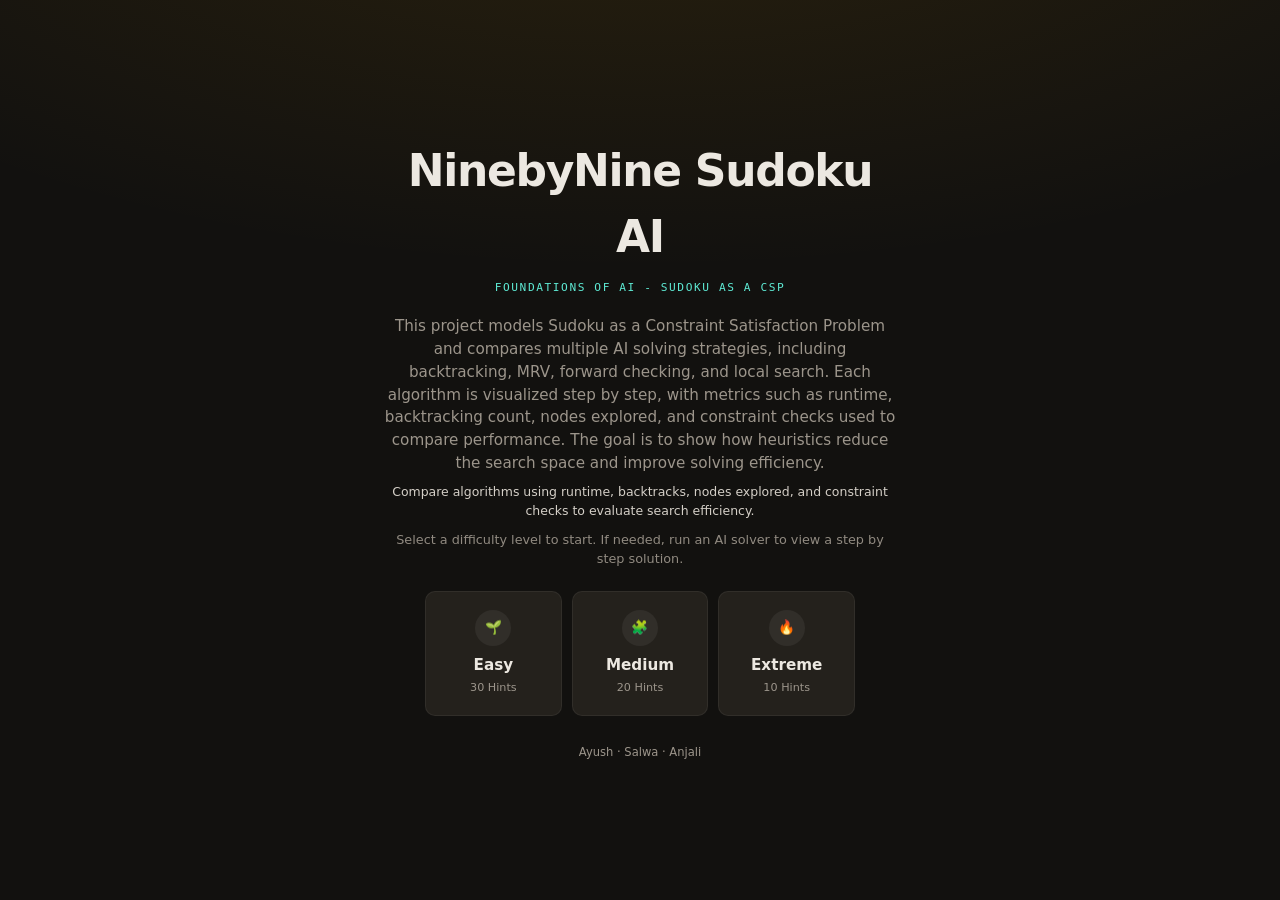
==== docs/index.html @ e3d3a099 "Merge branch 'AyushMiharia:main' into main" ====
<!-- Home screen: project overview and difficulty selection -->

<!DOCTYPE html>
<html lang="en">
<head>
    <meta charset="UTF-8">
    <meta name="viewport" content="width=device-width, initial-scale=1.0">
    <title>NinebyNine Sudoku AI· CS 5100</title>
    <link rel="stylesheet" href="style.css">
</head>
<body>
    <div id="home-screen" class="screen active">
        <div class="home-wrap">
            <h1 class="logo">NinebyNine Sudoku AI</span></h1>
            <p class="subtitle">Foundations of AI - Sudoku as a CSP</p>
            <p class="desc">
                This project models Sudoku as a Constraint Satisfaction Problem and compares multiple AI solving strategies, including backtracking, MRV, forward checking, and local search. Each algorithm is visualized step by step, with metrics such as runtime, backtracking count, nodes explored, and constraint checks used to compare performance. The goal is to show how heuristics reduce the search space and improve solving efficiency.
            </p>
            <p class="desc-note">
                Compare algorithms using runtime, backtracks, nodes explored, and constraint checks to evaluate search efficiency.
            </p>
            <p class="desc-bio">
                Select a difficulty level to start. If needed, run an AI solver to view a step by step solution.
            </p>
            <div class="diff-grid">
                <a href="play.html?diff=easy" class="diff-card">
                    <div class="diff-icon">🌱</div>
                    <div class="diff-name">Easy</div>
                    <div class="diff-clue">30 Hints</div>
                </a>
                <a href="play.html?diff=medium" class="diff-card">
                    <div class="diff-icon">🧩</div>
                    <div class="diff-name">Medium</div>
                    <div class="diff-clue">20 Hints</div>
                </a>
                <a href="play.html?diff=hard" class="diff-card">
                    <div class="diff-icon">🔥</div>
                    <div class="diff-name">Extreme</div>
                    <div class="diff-clue">10 Hints</div>
                </a>
            </div>
            <p class="credits">Ayush · Salwa · Anjali</p>
        </div>
    </div>

    <script src="app.js"></script>
</body>
</html>
---- docs/style.css ----
/*
  Styles for the app
  Includes:
  - Home/Landing screen
  - Puzzle play screen
  - Solver results and replay controls
*/

:root {
  /* A better darker theme instead of the purple */
  --bg: #12110f;
  --bg-elevated: #1c1a17;
  --bg-card: #24211c;
  --border-subtle: rgba(255, 255, 255, 0.06);
  --border-strong: rgba(255, 255, 255, 0.12);
  --text: #ece8e1;
  --text-muted: #9c958b;
  --accent: #e3a008;
  --accent-soft: rgba(227, 160, 8, 0.15);
  --accent2: #5eead4;
  --accent2-soft: rgba(94, 234, 212, 0.12);
  --danger: #f87171;
  --danger-soft: rgba(248, 113, 113, 0.12);
  --font-sans: ui-sans-serif, system-ui, -apple-system, "Segoe UI", Roboto, sans-serif;
  --font-mono: ui-monospace, "Cascadia Code", "Consolas", monospace;
  --radius: 10px;
  --radius-sm: 7px;
}

*,
*::before,
*::after {
  box-sizing: border-box;
  margin: 0;
  padding: 0;
}

body {
  font-family: var(--font-sans);
  background: var(--bg);
  color: var(--text);
  min-height: 100vh;
  line-height: 1.5;
}

.screen {
  display: none;
}
.screen.active {
  display: block;
}
.hidden {
  display: none !important;
}

/* --- home --- */
#home-screen {
  min-height: 100vh;
  display: flex;
  align-items: center;
  justify-content: center;
  padding: 24px;
  background:
    radial-gradient(ellipse 80% 50% at 50% -20%, rgba(227, 160, 8, 0.12), transparent),
    var(--bg);
}

.home-wrap {
  text-align: center;
  max-width: 520px;
}

.logo {
  font-size: clamp(2rem, 6vw, 2.75rem);
  font-weight: 800;
  letter-spacing: -0.03em;
  color: var(--text);
}
.logo span {
  color: var(--accent);
  font-weight: 700;
}

.subtitle {
  font-family: var(--font-mono);
  font-size: 0.7rem;
  text-transform: uppercase;
  letter-spacing: 0.14em;
  color: var(--accent2);
  margin-top: 10px;
}

.desc {
  color: var(--text-muted);
  font-size: 0.95rem;
  margin: 18px auto 8px;
  max-width: 34rem;
}

.desc-bio {
  color: var(--text-muted);
  font-size: 0.8rem;
  margin: 0 auto 22px;
  max-width: 32rem;
  opacity: 0.92;
}

.desc-note {
  color: #d4cfc7;
  font-size: 0.78rem;
  margin: 8px auto 10px;
  max-width: 34rem;
}

.diff-grid {
  display: grid;
  grid-template-columns: repeat(2, 1fr);
  gap: 10px;
  max-width: 360px;
  margin: 0 auto;
}

@media (min-width: 520px) {
  .diff-grid {
    grid-template-columns: repeat(3, minmax(110px, 1fr));
    max-width: 430px;
  }
}

.diff-card {
  display: block;
  padding: 18px 10px;
  border-radius: var(--radius);
  border: 1px solid var(--border-subtle);
  background: var(--bg-card);
  color: inherit;
  text-decoration: none;
  cursor: pointer;
  transition: border-color 0.15s, transform 0.15s, background 0.15s;
  -webkit-tap-highlight-color: transparent;
}
.diff-card:hover {
  border-color: var(--accent-soft);
  background: var(--bg-elevated);
  transform: translateY(-2px);
}

.diff-icon {
  width: 36px;
  height: 36px;
  margin: 0 auto 8px;
  border-radius: 999px;
  display: flex;
  align-items: center;
  justify-content: center;
  font-weight: 800;
  font-size: 0.85rem;
  font-family: var(--font-mono);
  background: var(--border-subtle);
  color: var(--text);
}
.diff-icon--e { background: var(--accent2-soft); color: var(--accent2); }
.diff-icon--m { background: var(--accent-soft); color: var(--accent); }
.diff-icon--h { background: rgba(248, 113, 113, 0.15); color: #fca5a5; }
.diff-icon--x { background: rgba(167, 139, 250, 0.15); color: #c4b5fd; }

.diff-name {
  font-weight: 700;
  font-size: 0.95rem;
}
.diff-clue {
  font-size: 0.7rem;
  color: var(--text-muted);
  margin-top: 4px;
}

.credits {
  margin-top: 28px;
  font-size: 0.72rem;
  color: var(--text-muted);
}

/* --- play chrome --- */
.top-bar {
  display: flex;
  justify-content: space-between;
  align-items: center;
  margin-bottom: 14px;
  padding: 0 2px;
}

.btn-ghost {
  background: transparent;
  border: 1px solid var(--border-subtle);
  border-radius: var(--radius-sm);
  color: var(--text-muted);
  padding: 8px 14px;
  cursor: pointer;
  font-size: 0.82rem;
  font-family: inherit;
  transition: background 0.12s, color 0.12s, border-color 0.12s;
}
.btn-ghost:hover {
  background: var(--border-subtle);
  color: var(--text);
  border-color: var(--border-strong);
}

.top-info {
  display: flex;
  align-items: center;
  gap: 12px;
}

.badge {
  padding: 4px 11px;
  border-radius: 999px;
  font-size: 0.65rem;
  font-weight: 700;
  letter-spacing: 0.08em;
  background: var(--accent-soft);
  color: var(--accent);
  border: 1px solid rgba(227, 160, 8, 0.35);
}

.timer {
  font-family: var(--font-mono);
  font-size: 1.25rem;
  font-weight: 700;
  letter-spacing: 0.06em;
  color: var(--text);
}

.small-text {
  font-size: 0.75rem;
  color: var(--text-muted);
}

.win-banner {
  text-align: center;
  padding: 10px 12px;
  border-radius: var(--radius-sm);
  margin-bottom: 12px;
  font-weight: 600;
  font-size: 0.9rem;
  background: var(--accent2-soft);
  border: 1px solid rgba(94, 234, 212, 0.25);
  color: var(--accent2);
}

#play-screen {
  max-width: 880px;
  margin: 0 auto;
  padding: 16px 18px 32px;
}

.play-row {
  display: flex;
  gap: 24px;
  justify-content: center;
  align-items: flex-start;
  flex-wrap: wrap;
}

.board-col {
  display: flex;
  flex-direction: column;
  align-items: center;
}

.side-col {
  width: 270px;
  min-width: 220px;
}
.side-col h3 {
  font-size: 1rem;
  font-weight: 700;
  margin-bottom: 8px;
  color: var(--text);
}
.side-col p {
  color: var(--text-muted);
  font-size: 0.82rem;
  line-height: 1.55;
  padding: 3px 0;
}

.dev-note {
  font-size: 0.72rem;
  color: var(--text-muted);
  opacity: 0.85;
  border-left: 2px solid var(--border-strong);
  padding-left: 10px;
  margin-top: 10px;
}

/* --- grid --- */
.board {
  display: inline-grid;
  grid-template-columns: repeat(9, 44px);
  grid-template-rows: repeat(9, 44px);
  background: #0d0c0b;
  border-radius: var(--radius);
  border: 2px solid var(--border-strong);
  overflow: hidden;
}

.cell {
  width: 44px;
  height: 44px;
  display: flex;
  align-items: center;
  justify-content: center;
  font-family: var(--font-mono);
  font-size: 1rem;
  cursor: pointer;
  user-select: none;
  transition: background 0.08s;
  border-right: 1px solid rgba(255, 255, 255, 0.04);
  border-bottom: 1px solid rgba(255, 255, 255, 0.04);
}
.cell.br {
  border-right: 2px solid rgba(255, 255, 255, 0.14);
}
.cell.bb {
  border-bottom: 2px solid rgba(255, 255, 255, 0.14);
}
.cell.original {
  color: #d6d0c8;
  font-weight: 700;
  cursor: default;
}
.cell.user-val {
  color: var(--accent);
  font-weight: 600;
}
.cell.selected {
  background: var(--accent-soft);
}
.cell.highlight {
  background: rgba(255, 255, 255, 0.03);
}
.cell.same-val {
  background: rgba(227, 160, 8, 0.08);
}
.cell.error {
  color: var(--danger) !important;
  background: var(--danger-soft) !important;
}
.cell.hint-glow {
  background: rgba(251, 191, 36, 0.2);
  animation: pulse 0.85s ease infinite;
}
.cell.hint-pop {
  color: #fcd34d !important;
  animation: pop 0.35s ease;
}
.cell.solved-cell {
  color: var(--accent2);
  font-weight: 600;
}

@keyframes pulse {
  0%,
  100% {
    box-shadow: inset 0 0 6px rgba(251, 191, 36, 0.12);
  }
  50% {
    box-shadow: inset 0 0 12px rgba(251, 191, 36, 0.22);
  }
}

@keyframes pop {
  0% {
    transform: scale(0.85);
    opacity: 0.5;
  }
  50% {
    transform: scale(1.08);
  }
  100% {
    transform: scale(1);
    opacity: 1;
  }
}

.numpad {
  display: grid;
  grid-template-columns: repeat(9, 1fr);
  gap: 5px;
  margin-top: 12px;
  width: 100%;
  max-width: calc(9 * 44px + 8 * 5px);
}

.num-btn {
  padding: 9px 0;
  border-radius: var(--radius-sm);
  border: 1px solid var(--border-subtle);
  background: var(--bg-elevated);
  color: var(--accent2);
  font-size: 0.95rem;
  font-weight: 700;
  font-family: var(--font-mono);
  cursor: pointer;
  transition: background 0.1s, border-color 0.1s;
}
.num-btn:hover {
  background: var(--bg-card);
  border-color: var(--border-strong);
}
.num-btn.done {
  opacity: 0.25;
  cursor: default;
}

.actions {
  display: flex;
  gap: 8px;
  margin-top: 10px;
  width: 100%;
  max-width: calc(9 * 44px + 8 * 5px);
}

.act-btn {
  flex: 1;
  padding: 9px 8px;
  border-radius: var(--radius-sm);
  border: 1px solid var(--border-subtle);
  background: transparent;
  color: var(--text-muted);
  font-size: 0.72rem;
  font-weight: 600;
  font-family: inherit;
  cursor: pointer;
  transition: background 0.1s, color 0.1s;
}
.act-btn:hover {
  background: var(--border-subtle);
  color: var(--text);
}
.hint-btn {
  border-color: rgba(251, 191, 36, 0.25);
  color: #fcd34d;
}
.ai-btn.on {
  background: var(--accent-soft);
  border-color: rgba(227, 160, 8, 0.45);
  color: var(--accent);
}

.box {
  margin-top: 12px;
  padding: 10px 12px;
  border-radius: var(--radius-sm);
  font-size: 0.78rem;
  color: var(--text-muted);
  line-height: 1.55;
}
.rules-box {
  background: rgba(255, 255, 255, 0.03);
}
.stats-box {
  background: var(--accent2-soft);
}
.box-label {
  font-size: 0.62rem;
  font-weight: 700;
  letter-spacing: 0.1em;
  margin-bottom: 4px;
  color: var(--text-muted);
}
.rules-box .box-label {
  color: var(--accent2);
}
.stats-box .box-label {
  color: var(--accent2);
}

.ai-sub {
  font-size: 0.72rem;
  color: var(--text-muted);
  margin-bottom: 10px;
}

.algo-btn {
  display: flex;
  align-items: center;
  width: 100%;
  padding: 10px 12px;
  border-radius: var(--radius-sm);
  border: 1px solid var(--border-subtle);
  background: var(--bg-card);
  cursor: pointer;
  margin-bottom: 7px;
  font-family: inherit;
  color: inherit;
  gap: 10px;
  text-align: left;
  transition: border-color 0.12s, background 0.12s;
}
.algo-btn:hover {
  border-color: var(--border-strong);
  background: var(--bg-elevated);
}

.algo-ic {
  font-size: 0.72rem;
  font-weight: 800;
  font-family: var(--font-mono);
  flex-shrink: 0;
  width: 2rem;
  color: var(--accent);
}
.algo-nm {
  font-weight: 700;
  font-size: 0.82rem;
}
.algo-tg {
  font-size: 0.68rem;
  color: var(--text-muted);
  margin-top: 2px;
}
.algo-ar {
  margin-left: auto;
  color: var(--text-muted);
  font-size: 0.85rem;
}

/* results screen */
#result-screen {
  max-width: 960px;
  margin: 0 auto;
  padding: 16px 20px 40px;
}

.res-top {
  display: flex;
  gap: 8px;
  margin-bottom: 14px;
}

.res-title {
  display: flex;
  align-items: center;
  gap: 12px;
  margin-bottom: 16px;
}
.res-title span {
  font-size: 1.75rem;
  font-weight: 800;
  font-family: var(--font-mono);
  color: var(--accent);
}
.res-title h1 {
  font-size: 1.35rem;
  font-weight: 800;
}
.res-tag {
  color: var(--accent2);
  font-size: 0.8rem;
  font-weight: 600;
  margin-top: 2px;
}

.res-row {
  display: flex;
  gap: 22px;
  flex-wrap: wrap;
}

.res-left {
  flex: 1;
  min-width: 260px;
}
.res-right {
  width: 340px;
  min-width: 280px;
}
.res-right h3 {
  font-size: 0.85rem;
  font-weight: 700;
  margin-bottom: 8px;
}

.card {
  background: var(--bg-card);
  border: 1px solid var(--border-subtle);
  border-radius: var(--radius);
  padding: 14px 16px;
  margin-bottom: 10px;
}
.card h3 {
  font-size: 0.85rem;
  font-weight: 700;
  margin-bottom: 6px;
}
.card p {
  color: #d4cfc7;
  font-size: 0.84rem;
  line-height: 1.55;
}

.res-note {
  color: var(--text-muted);
  font-size: 0.74rem;
  line-height: 1.45;
  margin-bottom: 8px;
}

.replay-btn {
  margin-top: 10px;
  width: fit-content;
}

.replay-actions {
  display: flex;
  gap: 8px;
  flex-wrap: wrap;
}

.met-grid {
  display: grid;
  grid-template-columns: 1fr 1fr;
  gap: 8px;
}

.met-card {
  background: var(--bg);
  border: 1px solid var(--border-subtle);
  border-radius: var(--radius-sm);
  padding: 8px 10px;
}

.met-label {
  font-size: 0.58rem;
  font-weight: 700;
  text-transform: uppercase;
  letter-spacing: 0.08em;
  color: var(--text-muted);
}

.met-val {
  font-size: 1rem;
  font-weight: 800;
  font-family: var(--font-mono);
  margin-top: 2px;
}

.sm-board {
  grid-template-columns: repeat(9, 32px) !important;
  grid-template-rows: repeat(9, 32px) !important;
}
.sm-board .cell {
  width: 32px !important;
  height: 32px !important;
  font-size: 0.78rem !important;
}
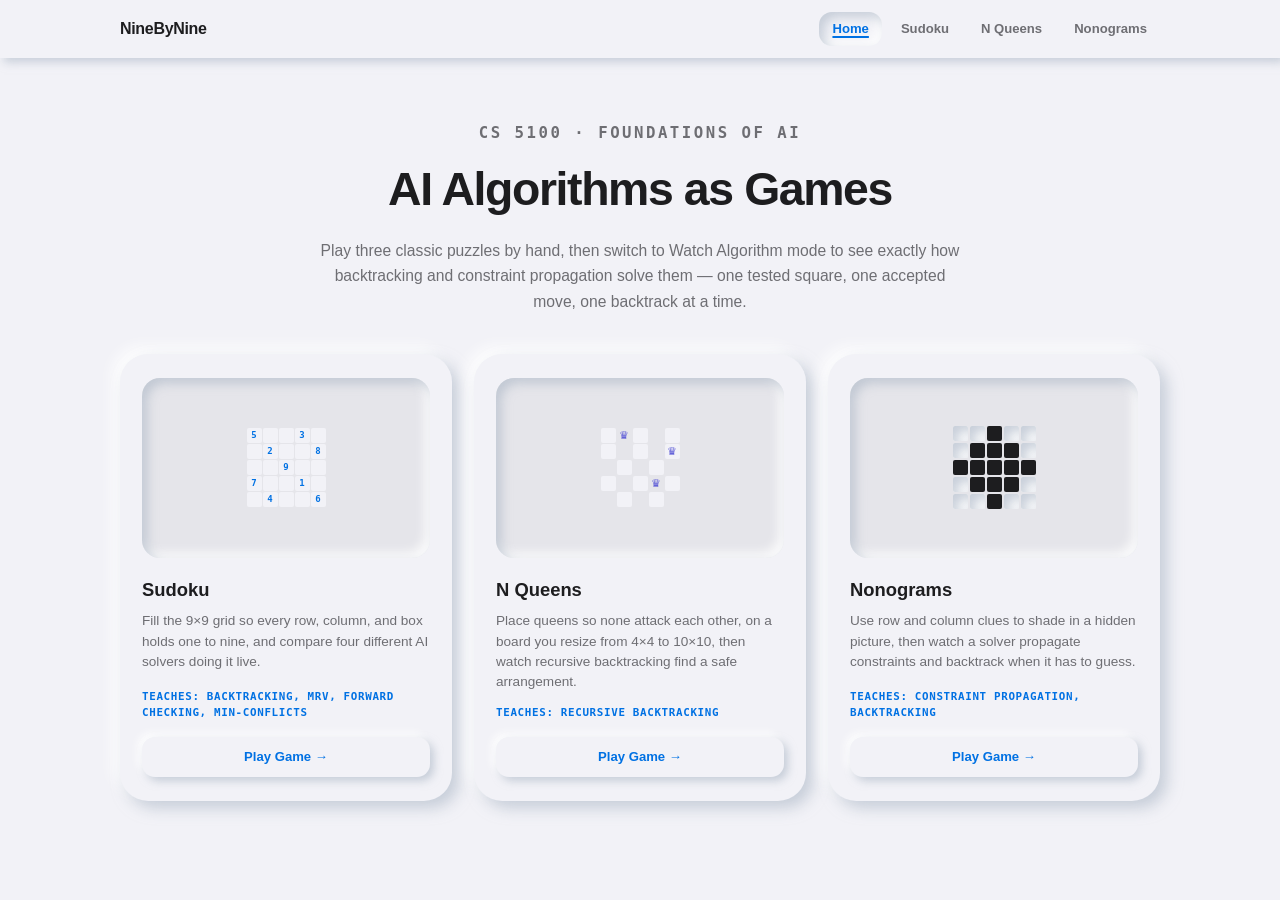
==== commit c3455773: "Expand into AI Algorithms as Games platform Turns the single-page Sudoku site into a small platform:" ====
--- a/docs/index.html
+++ b/docs/index.html
@@ -1,48 +1,78 @@
-<!-- Home screen: project overview and difficulty selection -->
+<!-- Platform homepage: pick a game, each one teaches a different search algorithm -->
 
 <!DOCTYPE html>
 <html lang="en">
 <head>
     <meta charset="UTF-8">
     <meta name="viewport" content="width=device-width, initial-scale=1.0">
-    <title>NinebyNine Sudoku AI· CS 5100</title>
+    <meta name="color-scheme" content="light">
+    <title>AI Algorithms as Games · NineByNine</title>
+    <meta name="description" content="Learn classic AI search algorithms by playing the puzzles they solve, then watching the algorithm solve them step by step.">
     <link rel="stylesheet" href="style.css">
 </head>
 <body>
-    <div id="home-screen" class="screen active">
-        <div class="home-wrap">
-            <h1 class="logo">NinebyNine Sudoku AI</span></h1>
-            <p class="subtitle">Foundations of AI - Sudoku as a CSP</p>
-            <p class="desc">
-                This project models Sudoku as a Constraint Satisfaction Problem and compares multiple AI solving strategies, including backtracking, MRV, forward checking, and local search. Each algorithm is visualized step by step, with metrics such as runtime, backtracking count, nodes explored, and constraint checks used to compare performance. The goal is to show how heuristics reduce the search space and improve solving efficiency.
+    <main id="home-page">
+        <div class="hero">
+            <p class="eyebrow">CS 5100 &middot; Foundations of AI</p>
+            <h1>AI Algorithms as Games</h1>
+            <p>
+                Play three classic puzzles by hand, then switch to Watch Algorithm mode to see exactly how
+                backtracking and constraint propagation solve them — one tested square, one accepted move,
+                one backtrack at a time.
             </p>
-            <p class="desc-note">
-                Compare algorithms using runtime, backtracks, nodes explored, and constraint checks to evaluate search efficiency.
-            </p>
-            <p class="desc-bio">
-                Select a difficulty level to start. If needed, run an AI solver to view a step by step solution.
-            </p>
-            <div class="diff-grid">
-                <a href="play.html?diff=easy" class="diff-card">
-                    <div class="diff-icon">🌱</div>
-                    <div class="diff-name">Easy</div>
-                    <div class="diff-clue">30 Hints</div>
-                </a>
-                <a href="play.html?diff=medium" class="diff-card">
-                    <div class="diff-icon">🧩</div>
-                    <div class="diff-name">Medium</div>
-                    <div class="diff-clue">20 Hints</div>
-                </a>
-                <a href="play.html?diff=hard" class="diff-card">
-                    <div class="diff-icon">🔥</div>
-                    <div class="diff-name">Extreme</div>
-                    <div class="diff-clue">10 Hints</div>
-                </a>
-            </div>
-            <p class="credits">Ayush · Salwa · Anjali</p>
         </div>
-    </div>
 
-    <script src="app.js"></script>
+        <div class="game-grid">
+            <a class="game-card" href="sudoku/">
+                <div class="game-preview" aria-hidden="true">
+                    <div class="pv-sudoku">
+                        <span>5</span><span></span><span></span><span>3</span><span></span>
+                        <span></span><span>2</span><span></span><span></span><span>8</span>
+                        <span></span><span></span><span>9</span><span></span><span></span>
+                        <span>7</span><span></span><span></span><span>1</span><span></span>
+                        <span></span><span>4</span><span></span><span></span><span>6</span>
+                    </div>
+                </div>
+                <div class="game-name">Sudoku</div>
+                <p class="game-desc">Fill the 9&times;9 grid so every row, column, and box holds one to nine, and compare four different AI solvers doing it live.</p>
+                <div class="game-teaches">Teaches: Backtracking, MRV, Forward Checking, Min-Conflicts</div>
+                <span class="game-cta">Play Game →</span>
+            </a>
+
+            <a class="game-card" href="n-queens/">
+                <div class="game-preview" aria-hidden="true">
+                    <div class="pv-nqueens">
+                        <span class="dark"></span><span>♛</span><span class="dark"></span><span></span><span class="dark"></span>
+                        <span class="dark"></span><span></span><span class="dark"></span><span></span><span class="dark">♛</span>
+                        <span></span><span class="dark"></span><span></span><span class="dark"></span><span></span>
+                        <span class="dark"></span><span></span><span class="dark"></span><span>♛</span><span class="dark"></span>
+                        <span></span><span class="dark"></span><span></span><span class="dark"></span><span></span>
+                    </div>
+                </div>
+                <div class="game-name">N Queens</div>
+                <p class="game-desc">Place queens so none attack each other, on a board you resize from 4&times;4 to 10&times;10, then watch recursive backtracking find a safe arrangement.</p>
+                <div class="game-teaches">Teaches: Recursive Backtracking</div>
+                <span class="game-cta">Play Game →</span>
+            </a>
+
+            <a class="game-card" href="nonograms/">
+                <div class="game-preview" aria-hidden="true">
+                    <div class="pv-nono">
+                        <span></span><span></span><span class="on"></span><span></span><span></span>
+                        <span></span><span class="on"></span><span class="on"></span><span class="on"></span><span></span>
+                        <span class="on"></span><span class="on"></span><span class="on"></span><span class="on"></span><span class="on"></span>
+                        <span></span><span class="on"></span><span class="on"></span><span class="on"></span><span></span>
+                        <span></span><span></span><span class="on"></span><span></span><span></span>
+                    </div>
+                </div>
+                <div class="game-name">Nonograms</div>
+                <p class="game-desc">Use row and column clues to shade in a hidden picture, then watch a solver propagate constraints and backtrack when it has to guess.</p>
+                <div class="game-teaches">Teaches: Constraint Propagation, Backtracking</div>
+                <span class="game-cta">Play Game →</span>
+            </a>
+        </div>
+    </main>
+
+    <script src="js/nav.js"></script>
 </body>
 </html>
--- a/docs/style.css
+++ b/docs/style.css
@@ -1,30 +1,48 @@
 /*
-  Styles for the app
-  Includes:
+  Styles for the app — Apple-flavored soft UI (neumorphism).
+  Every panel is the same "cloud" material pressed up (raised) or
+  down (recessed) rather than a flat bordered card. Includes:
+  - Design tokens (white canvas, forced — no dark mode)
   - Home/Landing screen
   - Puzzle play screen
   - Solver results and replay controls
 */
 
 :root {
-  /* A better darker theme instead of the purple */
-  --bg: #12110f;
-  --bg-elevated: #1c1a17;
-  --bg-card: #24211c;
-  --border-subtle: rgba(255, 255, 255, 0.06);
-  --border-strong: rgba(255, 255, 255, 0.12);
-  --text: #ece8e1;
-  --text-muted: #9c958b;
-  --accent: #e3a008;
-  --accent-soft: rgba(227, 160, 8, 0.15);
-  --accent2: #5eead4;
-  --accent2-soft: rgba(94, 234, 212, 0.12);
-  --danger: #f87171;
-  --danger-soft: rgba(248, 113, 113, 0.12);
-  --font-sans: ui-sans-serif, system-ui, -apple-system, "Segoe UI", Roboto, sans-serif;
-  --font-mono: ui-monospace, "Cascadia Code", "Consolas", monospace;
-  --radius: 10px;
-  --radius-sm: 7px;
+  color-scheme: light;
+  /* white material — Apple's own systemGray6/5 light values, not a flat white */
+  --canvas: #f2f2f7;
+  --canvas-deep: #e5e5ea;
+  --ink: #1d1d1f;
+  --ink-muted: #6e6e73;
+  --ink-faint: #8a8a8f;
+
+  /* Apple system signal colors — accent is the only "loud" hue; the rest are meaning, not decoration */
+  --accent: #0071e3;
+  --accent-soft: rgba(0, 113, 227, 0.12);
+  --accent2: #34c759;
+  --accent2-soft: rgba(52, 199, 89, 0.14);
+  --warn: #ff9f0a;
+  --warn-soft: rgba(255, 159, 10, 0.16);
+  --danger: #ff3b30;
+  --danger-soft: rgba(255, 59, 48, 0.12);
+  --sys-indigo: #5856d6;
+  --sys-purple: #af52de;
+
+  /* the two shadows every raised/recessed shape is built from */
+  --shadow-dark: rgba(163, 174, 192, 0.55);
+  --shadow-light: rgba(255, 255, 255, 0.9);
+
+  --font-sans: -apple-system, BlinkMacSystemFont, "SF Pro Display", "SF Pro Text", "Helvetica Neue", Arial, sans-serif;
+  --font-mono: ui-monospace, "SF Mono", "Menlo", "Cascadia Code", monospace;
+  --radius-lg: 28px;
+  --radius: 18px;
+  --radius-sm: 13px;
+
+  --raised: 7px 7px 15px var(--shadow-dark), -7px -7px 15px var(--shadow-light);
+  --raised-sm: 4px 4px 9px var(--shadow-dark), -4px -4px 9px var(--shadow-light);
+  --inset: inset 5px 5px 11px var(--shadow-dark), inset -5px -5px 11px var(--shadow-light);
+  --inset-deep: inset 7px 7px 16px var(--shadow-dark), inset -7px -7px 16px var(--shadow-light);
 }
 
 *,
@@ -37,10 +55,35 @@
 
 body {
   font-family: var(--font-sans);
-  background: var(--bg);
-  color: var(--text);
+  background: var(--canvas);
+  color: var(--ink);
   min-height: 100vh;
   line-height: 1.5;
+  -webkit-font-smoothing: antialiased;
+}
+
+@media (prefers-reduced-motion: reduce) {
+  *,
+  *::before,
+  *::after {
+    animation-duration: 0.001ms !important;
+    animation-iteration-count: 1 !important;
+    transition-duration: 0.001ms !important;
+  }
+}
+
+a {
+  color: inherit;
+}
+
+button {
+  font: inherit;
+}
+
+:focus-visible {
+  outline: 2px solid var(--accent);
+  outline-offset: 3px;
+  border-radius: var(--radius-sm);
 }
 
 .screen {
@@ -59,204 +102,246 @@
   display: flex;
   align-items: center;
   justify-content: center;
-  padding: 24px;
-  background:
-    radial-gradient(ellipse 80% 50% at 50% -20%, rgba(227, 160, 8, 0.12), transparent),
-    var(--bg);
+  padding: 32px 20px;
+}
+
+.home-slab {
+  width: 100%;
+  max-width: 620px;
+  background: var(--canvas);
+  border-radius: var(--radius-lg);
+  box-shadow: var(--raised);
+  padding: clamp(32px, 6vw, 56px) clamp(24px, 6vw, 48px);
 }
 
 .home-wrap {
   text-align: center;
-  max-width: 520px;
+}
+
+.eyebrow {
+  font-family: var(--font-mono);
+  font-size: 0.68rem;
+  font-weight: 600;
+  text-transform: uppercase;
+  letter-spacing: 0.16em;
+  color: var(--accent);
 }
 
 .logo {
   font-size: clamp(2rem, 6vw, 2.75rem);
   font-weight: 800;
   letter-spacing: -0.03em;
-  color: var(--text);
+  color: var(--ink);
+  margin-top: 10px;
+  text-wrap: balance;
 }
 .logo span {
-  color: var(--accent);
+  color: var(--ink-muted);
   font-weight: 700;
 }
 
 .subtitle {
-  font-family: var(--font-mono);
-  font-size: 0.7rem;
-  text-transform: uppercase;
-  letter-spacing: 0.14em;
-  color: var(--accent2);
-  margin-top: 10px;
+  font-size: 0.92rem;
+  color: var(--ink-muted);
+  margin-top: 8px;
 }
 
 .desc {
-  color: var(--text-muted);
-  font-size: 0.95rem;
-  margin: 18px auto 8px;
+  color: var(--ink-muted);
+  font-size: 0.94rem;
+  margin: 20px auto 8px;
   max-width: 34rem;
+  text-align: left;
 }
 
 .desc-bio {
-  color: var(--text-muted);
-  font-size: 0.8rem;
-  margin: 0 auto 22px;
+  color: var(--ink-muted);
+  font-size: 0.82rem;
+  margin: 0 auto 26px;
   max-width: 32rem;
   opacity: 0.92;
+  text-align: left;
 }
 
 .desc-note {
-  color: #d4cfc7;
-  font-size: 0.78rem;
-  margin: 8px auto 10px;
+  color: var(--ink);
+  font-size: 0.8rem;
+  margin: 10px auto 12px;
   max-width: 34rem;
+  text-align: left;
+  padding: 10px 14px;
+  border-radius: var(--radius-sm);
+  background: var(--canvas);
+  box-shadow: var(--inset);
 }
 
 .diff-grid {
   display: grid;
-  grid-template-columns: repeat(2, 1fr);
-  gap: 10px;
-  max-width: 360px;
+  grid-template-columns: repeat(3, minmax(0, 1fr));
+  gap: 12px;
+  max-width: 420px;
   margin: 0 auto;
-}
-
-@media (min-width: 520px) {
-  .diff-grid {
-    grid-template-columns: repeat(3, minmax(110px, 1fr));
-    max-width: 430px;
-  }
 }
 
 .diff-card {
   display: block;
-  padding: 18px 10px;
+  padding: 20px 8px;
   border-radius: var(--radius);
-  border: 1px solid var(--border-subtle);
-  background: var(--bg-card);
+  background: var(--canvas);
+  box-shadow: var(--raised-sm);
   color: inherit;
   text-decoration: none;
   cursor: pointer;
-  transition: border-color 0.15s, transform 0.15s, background 0.15s;
+  transition: box-shadow 0.15s ease, transform 0.15s ease;
   -webkit-tap-highlight-color: transparent;
 }
 .diff-card:hover {
-  border-color: var(--accent-soft);
-  background: var(--bg-elevated);
   transform: translateY(-2px);
 }
+.diff-card:active {
+  box-shadow: var(--inset);
+  transform: translateY(0);
+}
 
 .diff-icon {
-  width: 36px;
-  height: 36px;
-  margin: 0 auto 8px;
-  border-radius: 999px;
+  width: 40px;
+  height: 40px;
+  margin: 0 auto 12px;
+  border-radius: 50%;
   display: flex;
   align-items: center;
   justify-content: center;
-  font-weight: 800;
-  font-size: 0.85rem;
+  gap: 4px;
+  background: var(--canvas);
+  box-shadow: var(--inset);
+}
+.pip {
+  width: 5px;
+  height: 5px;
+  border-radius: 50%;
+  background: var(--ink-muted);
+  opacity: 0.3;
+}
+.diff-icon--e .pip:nth-child(1) {
+  background: var(--accent2);
+  opacity: 1;
+}
+.diff-icon--m .pip:nth-child(1),
+.diff-icon--m .pip:nth-child(2) {
+  background: var(--warn);
+  opacity: 1;
+}
+.diff-icon--h .pip {
+  background: var(--danger);
+  opacity: 1;
+}
+
+.diff-name {
+  font-weight: 700;
+  font-size: 0.92rem;
+}
+.diff-clue {
+  font-size: 0.68rem;
+  color: var(--ink-muted);
+  margin-top: 4px;
   font-family: var(--font-mono);
-  background: var(--border-subtle);
-  color: var(--text);
-}
-.diff-icon--e { background: var(--accent2-soft); color: var(--accent2); }
-.diff-icon--m { background: var(--accent-soft); color: var(--accent); }
-.diff-icon--h { background: rgba(248, 113, 113, 0.15); color: #fca5a5; }
-.diff-icon--x { background: rgba(167, 139, 250, 0.15); color: #c4b5fd; }
-
-.diff-name {
-  font-weight: 700;
-  font-size: 0.95rem;
-}
-.diff-clue {
-  font-size: 0.7rem;
-  color: var(--text-muted);
-  margin-top: 4px;
 }
 
 .credits {
-  margin-top: 28px;
+  margin-top: 30px;
   font-size: 0.72rem;
-  color: var(--text-muted);
+  color: var(--ink-faint);
 }
 
 /* --- play chrome --- */
+#play-screen {
+  max-width: 900px;
+  margin: 0 auto;
+  padding: 20px 18px 40px;
+}
+
 .top-bar {
   display: flex;
   justify-content: space-between;
   align-items: center;
-  margin-bottom: 14px;
-  padding: 0 2px;
+  margin-bottom: 18px;
+  padding: 10px 16px;
+  border-radius: var(--radius);
+  background: var(--canvas);
+  box-shadow: var(--raised-sm);
 }
 
 .btn-ghost {
-  background: transparent;
-  border: 1px solid var(--border-subtle);
-  border-radius: var(--radius-sm);
-  color: var(--text-muted);
-  padding: 8px 14px;
+  background: var(--canvas);
+  border: none;
+  border-radius: var(--radius-sm);
+  color: var(--ink-muted);
+  padding: 9px 16px;
   cursor: pointer;
   font-size: 0.82rem;
+  font-weight: 600;
   font-family: inherit;
-  transition: background 0.12s, color 0.12s, border-color 0.12s;
+  box-shadow: var(--raised-sm);
+  transition: box-shadow 0.12s ease, color 0.12s ease, transform 0.12s ease;
 }
 .btn-ghost:hover {
-  background: var(--border-subtle);
-  color: var(--text);
-  border-color: var(--border-strong);
+  color: var(--ink);
+}
+.btn-ghost:active {
+  box-shadow: var(--inset);
+  transform: translateY(0.5px);
 }
 
 .top-info {
   display: flex;
   align-items: center;
-  gap: 12px;
+  gap: 14px;
 }
 
 .badge {
-  padding: 4px 11px;
+  padding: 5px 13px;
   border-radius: 999px;
-  font-size: 0.65rem;
+  font-size: 0.64rem;
   font-weight: 700;
   letter-spacing: 0.08em;
-  background: var(--accent-soft);
-  color: var(--accent);
-  border: 1px solid rgba(227, 160, 8, 0.35);
+  color: var(--accent);
+  background: var(--canvas);
+  box-shadow: var(--inset);
 }
 
 .timer {
   font-family: var(--font-mono);
-  font-size: 1.25rem;
-  font-weight: 700;
-  letter-spacing: 0.06em;
-  color: var(--text);
+  font-size: 1.2rem;
+  font-weight: 700;
+  letter-spacing: 0.04em;
+  color: var(--ink);
+  font-variant-numeric: tabular-nums;
+  padding: 4px 12px;
+  border-radius: var(--radius-sm);
+  background: var(--canvas);
+  box-shadow: var(--inset);
 }
 
 .small-text {
   font-size: 0.75rem;
-  color: var(--text-muted);
+  color: var(--ink-muted);
 }
 
 .win-banner {
   text-align: center;
-  padding: 10px 12px;
-  border-radius: var(--radius-sm);
-  margin-bottom: 12px;
+  padding: 12px 14px;
+  border-radius: var(--radius-sm);
+  margin-bottom: 14px;
   font-weight: 600;
   font-size: 0.9rem;
-  background: var(--accent2-soft);
-  border: 1px solid rgba(94, 234, 212, 0.25);
   color: var(--accent2);
-}
-
-#play-screen {
-  max-width: 880px;
-  margin: 0 auto;
-  padding: 16px 18px 32px;
+  background: var(--canvas);
+  box-shadow: var(--inset);
 }
 
 .play-row {
   display: flex;
-  gap: 24px;
+  gap: 26px;
   justify-content: center;
   align-items: flex-start;
   flex-wrap: wrap;
@@ -269,17 +354,21 @@
 }
 
 .side-col {
-  width: 270px;
-  min-width: 220px;
+  width: 280px;
+  min-width: 230px;
+  background: var(--canvas);
+  border-radius: var(--radius);
+  box-shadow: var(--raised-sm);
+  padding: 18px;
 }
 .side-col h3 {
   font-size: 1rem;
   font-weight: 700;
   margin-bottom: 8px;
-  color: var(--text);
+  color: var(--ink);
 }
 .side-col p {
-  color: var(--text-muted);
+  color: var(--ink-muted);
   font-size: 0.82rem;
   line-height: 1.55;
   padding: 3px 0;
@@ -287,21 +376,21 @@
 
 .dev-note {
   font-size: 0.72rem;
-  color: var(--text-muted);
+  color: var(--ink-muted);
   opacity: 0.85;
-  border-left: 2px solid var(--border-strong);
   padding-left: 10px;
   margin-top: 10px;
 }
 
-/* --- grid --- */
+/* --- grid: the board is a recessed "screen" set into the same cloud material --- */
 .board {
   display: inline-grid;
   grid-template-columns: repeat(9, 44px);
   grid-template-rows: repeat(9, 44px);
-  background: #0d0c0b;
+  background: var(--canvas-deep);
   border-radius: var(--radius);
-  border: 2px solid var(--border-strong);
+  box-shadow: var(--inset-deep);
+  padding: 8px;
   overflow: hidden;
 }
 
@@ -312,21 +401,22 @@
   align-items: center;
   justify-content: center;
   font-family: var(--font-mono);
-  font-size: 1rem;
+  font-size: 1.05rem;
+  color: var(--ink);
   cursor: pointer;
   user-select: none;
-  transition: background 0.08s;
-  border-right: 1px solid rgba(255, 255, 255, 0.04);
-  border-bottom: 1px solid rgba(255, 255, 255, 0.04);
+  transition: background 0.08s ease;
+  border-right: 1px solid rgba(110, 110, 115, 0.14);
+  border-bottom: 1px solid rgba(110, 110, 115, 0.14);
 }
 .cell.br {
-  border-right: 2px solid rgba(255, 255, 255, 0.14);
+  border-right: 2px solid rgba(110, 110, 115, 0.32);
 }
 .cell.bb {
-  border-bottom: 2px solid rgba(255, 255, 255, 0.14);
+  border-bottom: 2px solid rgba(110, 110, 115, 0.32);
 }
 .cell.original {
-  color: #d6d0c8;
+  color: var(--ink);
   font-weight: 700;
   cursor: default;
 }
@@ -336,23 +426,25 @@
 }
 .cell.selected {
   background: var(--accent-soft);
+  box-shadow: inset 0 0 0 2px var(--accent);
+  border-radius: 6px;
 }
 .cell.highlight {
-  background: rgba(255, 255, 255, 0.03);
+  background: rgba(110, 110, 115, 0.08);
 }
 .cell.same-val {
-  background: rgba(227, 160, 8, 0.08);
+  background: var(--accent-soft);
 }
 .cell.error {
   color: var(--danger) !important;
   background: var(--danger-soft) !important;
 }
 .cell.hint-glow {
-  background: rgba(251, 191, 36, 0.2);
+  background: var(--warn-soft);
   animation: pulse 0.85s ease infinite;
 }
 .cell.hint-pop {
-  color: #fcd34d !important;
+  color: var(--warn) !important;
   animation: pop 0.35s ease;
 }
 .cell.solved-cell {
@@ -363,10 +455,10 @@
 @keyframes pulse {
   0%,
   100% {
-    box-shadow: inset 0 0 6px rgba(251, 191, 36, 0.12);
+    box-shadow: inset 0 0 6px rgba(255, 159, 10, 0.25);
   }
   50% {
-    box-shadow: inset 0 0 12px rgba(251, 191, 36, 0.22);
+    box-shadow: inset 0 0 12px rgba(255, 159, 10, 0.4);
   }
 }
 
@@ -387,91 +479,96 @@
 .numpad {
   display: grid;
   grid-template-columns: repeat(9, 1fr);
-  gap: 5px;
+  gap: 7px;
+  margin-top: 14px;
+  width: 100%;
+  max-width: calc(9 * 44px + 8 * 5px);
+}
+
+.num-btn {
+  padding: 10px 0;
+  border-radius: var(--radius-sm);
+  border: none;
+  background: var(--canvas);
+  color: var(--accent);
+  font-size: 0.95rem;
+  font-weight: 700;
+  font-family: var(--font-mono);
+  cursor: pointer;
+  box-shadow: var(--raised-sm);
+  transition: box-shadow 0.1s ease, transform 0.1s ease;
+}
+.num-btn:hover {
+  transform: translateY(-1px);
+}
+.num-btn:active {
+  box-shadow: var(--inset);
+  transform: translateY(0);
+}
+.num-btn.done {
+  color: var(--ink-faint);
+  opacity: 0.45;
+  cursor: default;
+  box-shadow: var(--inset);
+}
+
+.actions {
+  display: flex;
+  gap: 10px;
   margin-top: 12px;
   width: 100%;
   max-width: calc(9 * 44px + 8 * 5px);
 }
 
-.num-btn {
-  padding: 9px 0;
-  border-radius: var(--radius-sm);
-  border: 1px solid var(--border-subtle);
-  background: var(--bg-elevated);
-  color: var(--accent2);
-  font-size: 0.95rem;
-  font-weight: 700;
-  font-family: var(--font-mono);
-  cursor: pointer;
-  transition: background 0.1s, border-color 0.1s;
-}
-.num-btn:hover {
-  background: var(--bg-card);
-  border-color: var(--border-strong);
-}
-.num-btn.done {
-  opacity: 0.25;
-  cursor: default;
-}
-
-.actions {
-  display: flex;
-  gap: 8px;
-  margin-top: 10px;
-  width: 100%;
-  max-width: calc(9 * 44px + 8 * 5px);
-}
-
 .act-btn {
   flex: 1;
-  padding: 9px 8px;
-  border-radius: var(--radius-sm);
-  border: 1px solid var(--border-subtle);
-  background: transparent;
-  color: var(--text-muted);
+  padding: 10px 8px;
+  border-radius: var(--radius-sm);
+  border: none;
+  background: var(--canvas);
+  color: var(--ink-muted);
   font-size: 0.72rem;
   font-weight: 600;
   font-family: inherit;
   cursor: pointer;
-  transition: background 0.1s, color 0.1s;
+  box-shadow: var(--raised-sm);
+  transition: box-shadow 0.1s ease, color 0.1s ease;
 }
 .act-btn:hover {
-  background: var(--border-subtle);
-  color: var(--text);
+  color: var(--ink);
+}
+.act-btn:active {
+  box-shadow: var(--inset);
 }
 .hint-btn {
-  border-color: rgba(251, 191, 36, 0.25);
-  color: #fcd34d;
+  color: var(--warn);
 }
 .ai-btn.on {
-  background: var(--accent-soft);
-  border-color: rgba(227, 160, 8, 0.45);
-  color: var(--accent);
+  color: var(--accent);
+  box-shadow: var(--inset);
+}
+.act-btn:disabled {
+  opacity: 0.4;
+  cursor: default;
+  pointer-events: none;
 }
 
 .box {
-  margin-top: 12px;
-  padding: 10px 12px;
+  margin-top: 14px;
+  padding: 12px 14px;
   border-radius: var(--radius-sm);
   font-size: 0.78rem;
-  color: var(--text-muted);
+  color: var(--ink-muted);
   line-height: 1.55;
-}
-.rules-box {
-  background: rgba(255, 255, 255, 0.03);
-}
-.stats-box {
-  background: var(--accent2-soft);
+  background: var(--canvas);
+  box-shadow: var(--inset);
 }
 .box-label {
   font-size: 0.62rem;
   font-weight: 700;
   letter-spacing: 0.1em;
   margin-bottom: 4px;
-  color: var(--text-muted);
-}
-.rules-box .box-label {
-  color: var(--accent2);
+  color: var(--accent);
 }
 .stats-box .box-label {
   color: var(--accent2);
@@ -479,7 +576,7 @@
 
 .ai-sub {
   font-size: 0.72rem;
-  color: var(--text-muted);
+  color: var(--ink-muted);
   margin-bottom: 10px;
 }
 
@@ -487,21 +584,25 @@
   display: flex;
   align-items: center;
   width: 100%;
-  padding: 10px 12px;
-  border-radius: var(--radius-sm);
-  border: 1px solid var(--border-subtle);
-  background: var(--bg-card);
+  padding: 12px 14px;
+  border-radius: var(--radius-sm);
+  border: none;
+  background: var(--canvas);
   cursor: pointer;
-  margin-bottom: 7px;
+  margin-bottom: 9px;
   font-family: inherit;
   color: inherit;
   gap: 10px;
   text-align: left;
-  transition: border-color 0.12s, background 0.12s;
+  box-shadow: var(--raised-sm);
+  transition: box-shadow 0.12s ease, transform 0.12s ease;
 }
 .algo-btn:hover {
-  border-color: var(--border-strong);
-  background: var(--bg-elevated);
+  transform: translateY(-1px);
+}
+.algo-btn:active {
+  box-shadow: var(--inset);
+  transform: translateY(0);
 }
 
 .algo-ic {
@@ -518,42 +619,55 @@
 }
 .algo-tg {
   font-size: 0.68rem;
-  color: var(--text-muted);
+  color: var(--ink-muted);
   margin-top: 2px;
 }
 .algo-ar {
   margin-left: auto;
-  color: var(--text-muted);
+  color: var(--ink-muted);
   font-size: 0.85rem;
 }
 
 /* results screen */
 #result-screen {
-  max-width: 960px;
+  max-width: 980px;
   margin: 0 auto;
-  padding: 16px 20px 40px;
+  padding: 20px 20px 44px;
 }
 
 .res-top {
   display: flex;
-  gap: 8px;
-  margin-bottom: 14px;
+  gap: 10px;
+  margin-bottom: 16px;
 }
 
 .res-title {
   display: flex;
   align-items: center;
-  gap: 12px;
-  margin-bottom: 16px;
+  gap: 14px;
+  margin-bottom: 18px;
+  padding: 14px 18px;
+  border-radius: var(--radius);
+  background: var(--canvas);
+  box-shadow: var(--raised-sm);
 }
 .res-title span {
-  font-size: 1.75rem;
+  font-size: 1.6rem;
   font-weight: 800;
   font-family: var(--font-mono);
   color: var(--accent);
+  width: 52px;
+  height: 52px;
+  flex-shrink: 0;
+  display: flex;
+  align-items: center;
+  justify-content: center;
+  border-radius: 50%;
+  background: var(--canvas);
+  box-shadow: var(--inset);
 }
 .res-title h1 {
-  font-size: 1.35rem;
+  font-size: 1.3rem;
   font-weight: 800;
 }
 .res-tag {
@@ -580,36 +694,37 @@
 .res-right h3 {
   font-size: 0.85rem;
   font-weight: 700;
-  margin-bottom: 8px;
+  margin-bottom: 10px;
 }
 
 .card {
-  background: var(--bg-card);
-  border: 1px solid var(--border-subtle);
+  background: var(--canvas);
   border-radius: var(--radius);
-  padding: 14px 16px;
-  margin-bottom: 10px;
+  box-shadow: var(--raised-sm);
+  padding: 16px 18px;
+  margin-bottom: 12px;
 }
 .card h3 {
   font-size: 0.85rem;
   font-weight: 700;
   margin-bottom: 6px;
+  color: var(--ink);
 }
 .card p {
-  color: #d4cfc7;
+  color: var(--ink-muted);
   font-size: 0.84rem;
   line-height: 1.55;
 }
 
 .res-note {
-  color: var(--text-muted);
+  color: var(--ink-muted);
   font-size: 0.74rem;
   line-height: 1.45;
   margin-bottom: 8px;
 }
 
 .replay-btn {
-  margin-top: 10px;
+  margin-top: 12px;
   width: fit-content;
 }
 
@@ -622,14 +737,14 @@
 .met-grid {
   display: grid;
   grid-template-columns: 1fr 1fr;
-  gap: 8px;
+  gap: 10px;
 }
 
 .met-card {
-  background: var(--bg);
-  border: 1px solid var(--border-subtle);
-  border-radius: var(--radius-sm);
-  padding: 8px 10px;
+  background: var(--canvas);
+  border-radius: var(--radius-sm);
+  box-shadow: var(--inset);
+  padding: 10px 12px;
 }
 
 .met-label {
@@ -637,14 +752,15 @@
   font-weight: 700;
   text-transform: uppercase;
   letter-spacing: 0.08em;
-  color: var(--text-muted);
+  color: var(--ink-muted);
 }
 
 .met-val {
   font-size: 1rem;
   font-weight: 800;
   font-family: var(--font-mono);
-  margin-top: 2px;
+  margin-top: 3px;
+  font-variant-numeric: tabular-nums;
 }
 
 .sm-board {
@@ -656,3 +772,420 @@
   height: 32px !important;
   font-size: 0.78rem !important;
 }
+
+/* ==========================================================================
+   Shared site navigation (injected by js/nav.js on every page)
+   ========================================================================== */
+.site-nav {
+  position: sticky;
+  top: 0;
+  z-index: 40;
+  background: var(--canvas);
+  box-shadow: var(--raised-sm);
+}
+.site-nav-inner {
+  max-width: 1080px;
+  margin: 0 auto;
+  padding: 12px 20px;
+  display: flex;
+  align-items: center;
+  justify-content: space-between;
+  gap: 16px;
+  flex-wrap: wrap;
+}
+.site-nav-brand {
+  font-weight: 800;
+  font-size: 1rem;
+  letter-spacing: -0.02em;
+  color: var(--ink);
+  text-decoration: none;
+}
+.site-nav-links {
+  display: flex;
+  align-items: center;
+  gap: 6px;
+  flex-wrap: wrap;
+}
+.site-nav-link {
+  padding: 7px 13px;
+  border-radius: var(--radius-sm);
+  font-size: 0.82rem;
+  font-weight: 600;
+  color: var(--ink-muted);
+  text-decoration: none;
+  transition: background 0.12s ease, color 0.12s ease;
+}
+.site-nav-link:hover {
+  color: var(--ink);
+}
+.site-nav-link.active {
+  color: var(--accent);
+  background: var(--canvas);
+  box-shadow: var(--inset);
+  text-decoration: underline;
+  text-decoration-thickness: 2px;
+  text-underline-offset: 3px;
+}
+
+/* ==========================================================================
+   Reusable algorithm-playback transport (js/playback-controls.js)
+   ========================================================================== */
+.playback {
+  display: flex;
+  align-items: center;
+  gap: 8px;
+  flex-wrap: wrap;
+  padding: 12px 14px;
+  border-radius: var(--radius-sm);
+  background: var(--canvas);
+  box-shadow: var(--inset);
+}
+.playback-btn {
+  border: none;
+  background: var(--canvas);
+  color: var(--ink);
+  font-family: inherit;
+  font-size: 0.78rem;
+  font-weight: 600;
+  padding: 8px 12px;
+  border-radius: var(--radius-sm);
+  cursor: pointer;
+  box-shadow: var(--raised-sm);
+  transition: box-shadow 0.1s ease;
+}
+.playback-btn:hover:not(:disabled) {
+  color: var(--accent);
+}
+.playback-btn:active:not(:disabled) {
+  box-shadow: var(--inset);
+}
+.playback-btn:disabled {
+  opacity: 0.4;
+  cursor: default;
+}
+.playback-btn[aria-pressed="true"] {
+  color: var(--accent);
+  box-shadow: var(--inset);
+}
+.playback-speed {
+  display: flex;
+  align-items: center;
+  gap: 6px;
+  font-size: 0.72rem;
+  color: var(--ink-muted);
+  font-weight: 600;
+}
+.playback-speed select {
+  font: inherit;
+  font-size: 0.78rem;
+  padding: 6px 8px;
+  border-radius: var(--radius-sm);
+  border: none;
+  background: var(--canvas);
+  color: var(--ink);
+  box-shadow: var(--raised-sm);
+  cursor: pointer;
+}
+.playback-counter {
+  margin-left: auto;
+  font-family: var(--font-mono);
+  font-size: 0.76rem;
+  color: var(--ink-muted);
+  font-variant-numeric: tabular-nums;
+}
+
+/* ==========================================================================
+   Shared game-page shell (N Queens + Nonograms: top bar, tabs, two-column layout)
+   ========================================================================== */
+.game-page {
+  max-width: 980px;
+  margin: 0 auto;
+  padding: 20px 18px 48px;
+}
+
+.game-top {
+  display: flex;
+  align-items: center;
+  justify-content: space-between;
+  gap: 14px;
+  flex-wrap: wrap;
+  margin-bottom: 18px;
+  padding: 12px 16px;
+  border-radius: var(--radius);
+  background: var(--canvas);
+  box-shadow: var(--raised-sm);
+}
+.game-top h1 {
+  font-size: 1.15rem;
+  font-weight: 800;
+}
+.game-top-controls {
+  display: flex;
+  align-items: center;
+  gap: 10px;
+  flex-wrap: wrap;
+}
+.field-label {
+  display: flex;
+  align-items: center;
+  gap: 8px;
+  font-size: 0.78rem;
+  font-weight: 600;
+  color: var(--ink-muted);
+}
+.field-label select {
+  font: inherit;
+  font-size: 0.82rem;
+  padding: 7px 10px;
+  border-radius: var(--radius-sm);
+  border: none;
+  background: var(--canvas);
+  color: var(--ink);
+  box-shadow: var(--raised-sm);
+  cursor: pointer;
+}
+
+.tabs {
+  display: flex;
+  gap: 8px;
+  margin-bottom: 18px;
+}
+.tab-btn {
+  border: none;
+  background: var(--canvas);
+  color: var(--ink-muted);
+  font: inherit;
+  font-weight: 700;
+  font-size: 0.85rem;
+  padding: 10px 18px;
+  border-radius: var(--radius-sm);
+  cursor: pointer;
+  box-shadow: var(--raised-sm);
+}
+.tab-btn[aria-selected="true"] {
+  color: var(--accent);
+  box-shadow: var(--inset);
+}
+
+.game-row {
+  display: flex;
+  gap: 26px;
+  align-items: flex-start;
+  flex-wrap: wrap;
+  justify-content: center;
+}
+.board-col {
+  display: flex;
+  flex-direction: column;
+  align-items: center;
+  gap: 14px;
+  flex: 1 1 380px;
+  max-width: 460px;
+}
+.side-panel {
+  width: 300px;
+  min-width: 240px;
+  display: flex;
+  flex-direction: column;
+  gap: 14px;
+}
+
+.exp-list {
+  list-style: none;
+  display: flex;
+  flex-direction: column;
+  gap: 8px;
+}
+.exp-list li {
+  padding: 10px 12px;
+  border-radius: var(--radius-sm);
+  font-size: 0.8rem;
+  line-height: 1.5;
+  color: var(--ink-muted);
+  background: var(--canvas);
+  box-shadow: var(--raised-sm);
+  transition: box-shadow 0.15s ease, color 0.15s ease;
+}
+.exp-list li.active {
+  color: var(--ink);
+  box-shadow: var(--inset);
+  font-weight: 600;
+}
+.exp-list li.active::before {
+  content: "▸ ";
+  color: var(--accent);
+}
+
+/* ==========================================================================
+   Homepage — game selection
+   ========================================================================== */
+#home-page {
+  max-width: 1080px;
+  margin: 0 auto;
+  padding: 48px 20px 60px;
+}
+.hero {
+  text-align: center;
+  max-width: 640px;
+  margin: 0 auto 40px;
+}
+.hero .eyebrow {
+  display: block;
+  margin-bottom: 10px;
+}
+.hero h1 {
+  font-size: clamp(2rem, 5.5vw, 2.9rem);
+  font-weight: 800;
+  letter-spacing: -0.03em;
+  color: var(--ink);
+  text-wrap: balance;
+}
+.hero p {
+  color: var(--ink-muted);
+  font-size: 0.98rem;
+  margin-top: 14px;
+  line-height: 1.6;
+}
+
+.game-grid {
+  display: grid;
+  grid-template-columns: repeat(3, minmax(0, 1fr));
+  gap: 22px;
+  align-items: stretch;
+}
+@media (max-width: 900px) {
+  .game-grid {
+    grid-template-columns: repeat(2, minmax(0, 1fr));
+  }
+}
+@media (max-width: 620px) {
+  .game-grid {
+    grid-template-columns: 1fr;
+  }
+}
+
+.game-card {
+  display: flex;
+  flex-direction: column;
+  height: 100%;
+  padding: 24px 22px;
+  border-radius: var(--radius-lg);
+  background: var(--canvas);
+  box-shadow: var(--raised);
+  color: inherit;
+  text-decoration: none;
+  transition: box-shadow 0.15s ease, transform 0.15s ease;
+}
+.game-card:hover {
+  transform: translateY(-3px);
+}
+.game-card:active {
+  box-shadow: var(--inset);
+  transform: translateY(0);
+}
+
+.game-preview {
+  width: 100%;
+  aspect-ratio: 1.6 / 1;
+  border-radius: var(--radius);
+  background: var(--canvas-deep);
+  box-shadow: var(--inset);
+  display: flex;
+  align-items: center;
+  justify-content: center;
+  margin-bottom: 18px;
+  overflow: hidden;
+}
+
+.game-name {
+  font-size: 1.15rem;
+  font-weight: 800;
+  color: var(--ink);
+}
+.game-desc {
+  color: var(--ink-muted);
+  font-size: 0.85rem;
+  line-height: 1.5;
+  margin-top: 8px;
+  flex: 1;
+}
+.game-teaches {
+  font-family: var(--font-mono);
+  font-size: 0.68rem;
+  font-weight: 600;
+  color: var(--accent);
+  text-transform: uppercase;
+  letter-spacing: 0.06em;
+  margin-top: 12px;
+}
+.game-cta {
+  display: inline-block;
+  margin-top: 16px;
+  padding: 10px 16px;
+  text-align: center;
+  border-radius: var(--radius-sm);
+  background: var(--canvas);
+  box-shadow: var(--raised-sm);
+  color: var(--accent);
+  font-weight: 700;
+  font-size: 0.82rem;
+}
+.game-card:hover .game-cta,
+.game-card:focus-visible .game-cta {
+  box-shadow: var(--inset);
+}
+
+/* mini sudoku preview */
+.pv-sudoku {
+  display: grid;
+  grid-template-columns: repeat(5, 15px);
+  grid-template-rows: repeat(5, 15px);
+  gap: 1px;
+}
+.pv-sudoku span {
+  display: flex;
+  align-items: center;
+  justify-content: center;
+  background: var(--canvas);
+  font-family: var(--font-mono);
+  font-size: 9px;
+  font-weight: 700;
+  color: var(--accent);
+  border-radius: 2px;
+}
+
+/* mini n-queens preview */
+.pv-nqueens {
+  display: grid;
+  grid-template-columns: repeat(5, 15px);
+  grid-template-rows: repeat(5, 15px);
+  gap: 1px;
+}
+.pv-nqueens span {
+  display: flex;
+  align-items: center;
+  justify-content: center;
+  font-size: 11px;
+  color: var(--sys-indigo);
+  border-radius: 2px;
+}
+.pv-nqueens span.dark {
+  background: var(--canvas);
+}
+
+/* mini nonogram preview */
+.pv-nono {
+  display: grid;
+  grid-template-columns: repeat(5, 15px);
+  grid-template-rows: repeat(5, 15px);
+  gap: 2px;
+}
+.pv-nono span {
+  border-radius: 2px;
+  background: var(--canvas);
+  box-shadow: var(--inset);
+}
+.pv-nono span.on {
+  background: var(--ink);
+  box-shadow: none;
+}
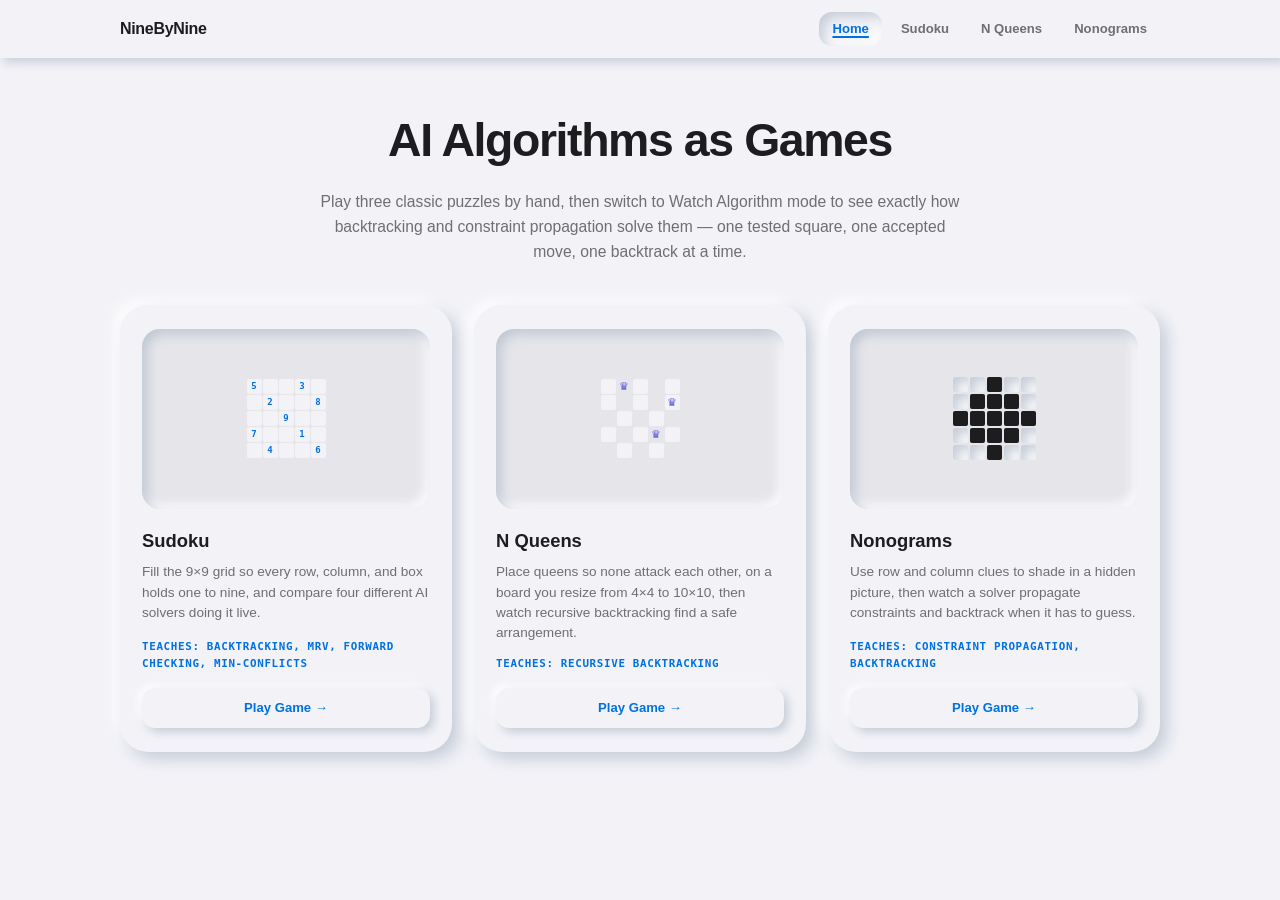
==== commit f904f9a1: "Remove CS 5100 eyebrow, fix line-highlight hiding filled nonogram cells - Homepage and Sudoku diffic" ====
--- a/docs/index.html
+++ b/docs/index.html
@@ -13,7 +13,6 @@
 <body>
     <main id="home-page">
         <div class="hero">
-            <p class="eyebrow">CS 5100 &middot; Foundations of AI</p>
             <h1>AI Algorithms as Games</h1>
             <p>
                 Play three classic puzzles by hand, then switch to Watch Algorithm mode to see exactly how
